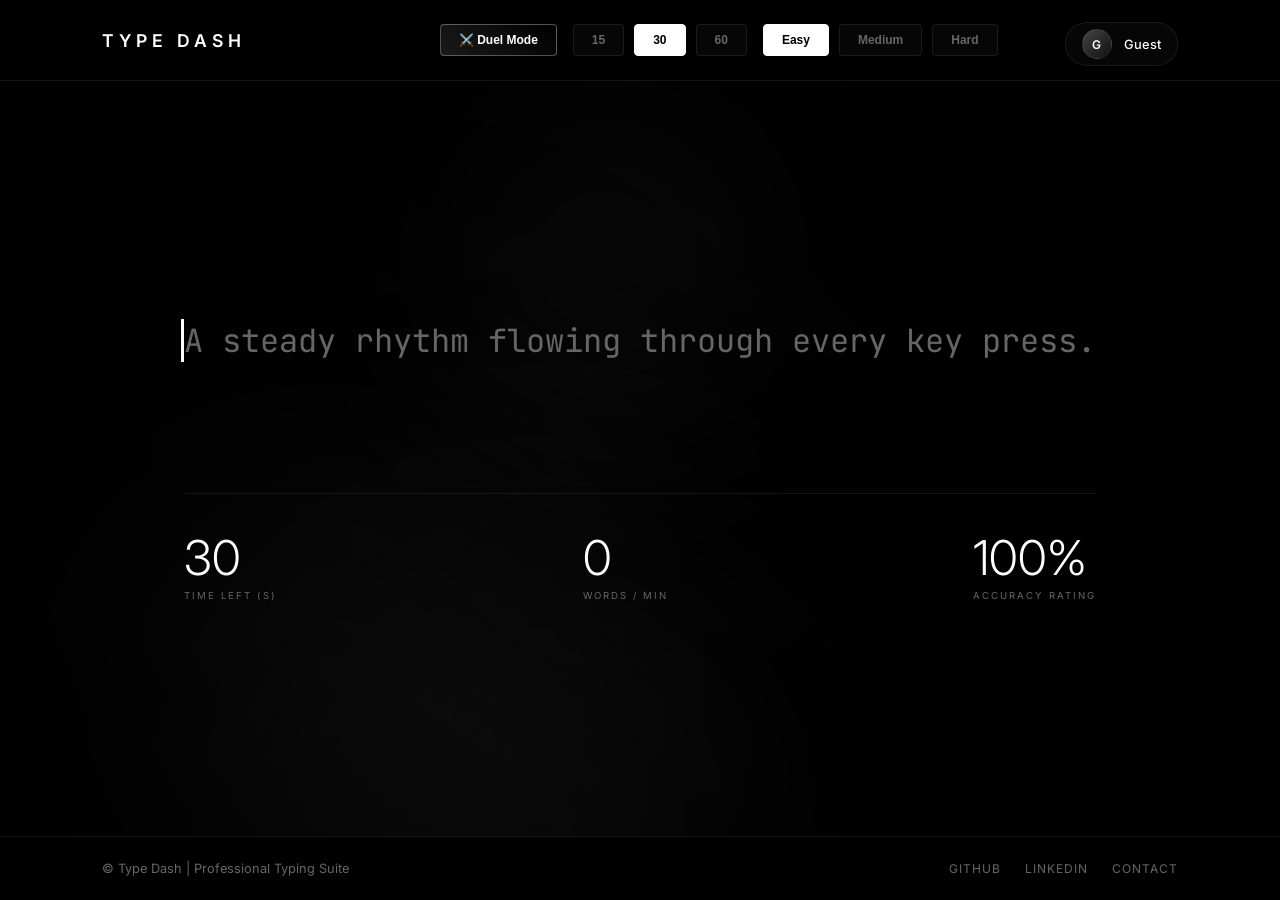
==== index.html @ 621364b9 "Add files via upload" ====
<!DOCTYPE html>
<html lang="en">
<head>
    <meta charset="UTF-8">
    <meta name="viewport" content="width=device-width, initial-scale=1.0">
    <title>Type Dash | Professional Typing Suite</title>
    <link href="https://fonts.googleapis.com/css2?family=Inter:wght@300;400;600&family=JetBrains+Mono:wght@400;700&display=swap" rel="stylesheet">
    <link rel="icon" type="image/x-icon" href="/logo.png">
    <link rel="stylesheet" href="home.css">
</head>
<body>

    <canvas id="bg-canvas"></canvas>

    <nav class="navbar">
        <div class="logo">TYPE DASH</div>
        <div class="controls">
    <div class="control-group">
        <button class="btn-toggle" onclick="window.location.href='/game/game.html'" style="border-color: rgba(255,255,255,0.3); color: #fff; background: linear-gradient(45deg, rgba(255,255,255,0.1), transparent);">
            ⚔️ Duel Mode
        </button>
    </div>
            <div class="control-group" id="time-selector">
                <button class="btn-toggle" data-val="15">15</button>
                <button class="btn-toggle active" data-val="30">30</button>
                <button class="btn-toggle" data-val="60">60</button>
            </div>
            <div class="control-group" id="mode-selector">
                <button class="btn-toggle active" data-mode="easy">Easy</button>
                <button class="btn-toggle" data-mode="medium">Medium</button>
                <button class="btn-toggle" data-mode="hard">Hard</button>
            </div>
        </div>
    </nav>

    <div class="profile-trigger" onclick="toggleProfile()">
        <div class="avatar-circle" id="nav-avatar">G</div>
        <span id="nav-username" style="font-size: 0.8rem; font-weight: 500;">Guest</span>
    </div>

    <main class="workspace">
        <div class="typing-card">
            <div id="display-text"></div>
            <input type="text" id="hidden-input" autofocus autocomplete="off">
            
            <div class="stats-footer">
                <div class="stat-item">
                    <span class="stat-val" id="timer">30</span>
                    <span class="stat-lbl">Time Left (s)</span>
                </div>
                <div class="stat-item">
                    <span class="stat-val" id="wpm">0</span>
                    <span class="stat-lbl">Words / Min</span>
                </div>
                <div class="stat-item">
                    <span class="stat-val"><span id="accuracy">100</span>%</span>
                    <span class="stat-lbl">Accuracy Rating</span>
                </div>
            </div>
        </div>
    </main>

    <footer class="site-footer">
        <div>&copy; Type Dash | Professional Typing Suite</div>
        <div class="footer-right">
            <a href="https://github.com/vanshgupta87/Type-Dash" class="footer-link">Github</a>
            <a href="https://www.linkedin.com/in/vansh-gupta-423a01361/" class="footer-link">LinkedIn</a>
            <a href="https://imvansh.vercel.app/contact/contact.html" class="footer-link">Contact</a>
        </div>
    </footer>

    <div id="results-modal">
        <div class="modal-card">
            <span class="stat-lbl">Session Metrics</span>
            <h2 id="final-wpm">0 WPM</h2>
            <p id="final-acc" style="color: #666">Accuracy: 0%</p>
            <button class="btn-main" onclick="closeModal()">Close & Restart</button>
        </div>
    </div>

    <div id="profile-overlay" onclick="if(event.target === this) toggleProfile()">
        <div class="profile-card">
            <div class="avatar-circle" style="width: 60px; height: 60px; margin: 0 auto 1rem; font-size: 1.5rem;" id="card-avatar">G</div>
            <input type="text" class="name-edit" id="username-input" value="Guest User" maxlength="15" oninput="updateName(this.value)">
            
            <div class="p-stat-row">
                <div class="p-stat-box">
                    <span class="p-stat-val" id="prof-wpm">0</span>
                    <span class="p-stat-lbl">Live WPM</span>
                </div>
                <div class="p-stat-box">
                    <span class="p-stat-val" id="prof-acc">100%</span>
                    <span class="p-stat-lbl">Live Acc</span>
                </div>
            </div>
            <p style="font-size: 0.7rem; color: #444; margin-top: 2rem; cursor: pointer;" onclick="toggleProfile()">CLICK ANYWHERE TO CLOSE</p>
        </div>
    </div>
</body>
<script src="home.js"></script>
</html>
---- home.css ----
:root {
            --bg: #000000;
            --surface: rgba(10, 10, 10, 0.6);
            --primary: #ffffff;
            --primary-dim: rgba(255, 255, 255, 0.05);
            --text-main: #ffffff;
            --text-dim: #666666;
            --error: #ff2d55;
            --border: rgba(255, 255, 255, 0.08);
            --glow: 0 0 20px rgba(255, 255, 255, 0.05);
        }

        * { box-sizing: border-box; transition: all 0.4s cubic-bezier(0.16, 1, 0.3, 1); }

        body {
            background-color: var(--bg);
            color: var(--text-main);
            font-family: 'Inter', sans-serif;
            margin: 0;
            height: 100vh;
            display: flex;
            flex-direction: column;
            overflow: hidden;
            position: relative;
        }
        #bg-canvas {
            position: fixed;
            top: 0; left: 0; width: 100%; height: 100%;
            z-index: -2;
            opacity: 0.7;
        }
        
        body::after {
            content: ''; position: fixed; inset: 0;
            background: radial-gradient(circle at center, transparent 0%, rgba(0,0,0,0.8) 100%);
            z-index: -1; pointer-events: none;
        }
        .navbar {
            display: flex;
            align-items: center;
            justify-content: space-between;
            padding: 1.5rem 8%;
            z-index: 10;
            background: linear-gradient(to bottom, rgba(0,0,0,0.9), transparent);
            border-bottom: 1px solid var(--border);
        }

        .logo {
            font-size: 1.1rem;
            font-weight: 600;
            letter-spacing: 5px;
            text-transform: uppercase;
        }

        .controls { display: flex; gap: 1rem; margin-right: 180px; }
        .control-group { display: flex; align-items: center; gap: 10px; }
        
        .btn-toggle {
            background: var(--surface);
            border: 1px solid var(--border);
            color: var(--text-dim);
            padding: 8px 18px; font-size: 0.75rem; cursor: pointer; border-radius: 4px;
            font-weight: 600;
        }
        .btn-toggle:hover { border-color: var(--primary); color: var(--primary); }
        .btn-toggle.active { background: var(--primary); color: var(--bg); border-color: var(--primary); }
        .workspace {
            flex: 1;
            display: flex;
            flex-direction: column;
            justify-content: center; 
            align-items: center;
            padding: 2rem 10%;
        }
         #display-text {
            font-family: 'JetBrains Mono', monospace;
            font-size: 2rem;
            line-height: 1.5;
            color: var(--text-dim);
            text-align: left;
            margin-bottom: 3.5rem;
            min-height: 120px; 
        }

        .char { position: relative; }
        .char.correct { color: var(--text-main); }
        .char.incorrect { color: var(--error); border-bottom: 2px solid var(--error); }
        .char.current { border-left: 3px solid var(--primary); margin-left: -3px; animation: caret 0.8s infinite; }
        @keyframes caret { 50% { border-color: transparent; } }
        .stats-footer {
            display: flex;
            justify-content: space-between;
            padding-top: 2.5rem;
            border-top: 1px solid var(--border);
        }

        .stat-item { display: flex; flex-direction: column; text-align: left;}
        .stat-val { font-size: 3rem; font-weight: 300; color: var(--primary); line-height: 1; }
        .stat-lbl { font-size: 0.6rem; color: var(--text-dim); text-transform: uppercase; letter-spacing: 2px; margin-top: 8px;}
        .site-footer {
            padding: 1.5rem 8%;
            border-top: 1px solid var(--border);
            display: flex;
            justify-content: space-between;
            align-items: center;
            background: rgba(0,0,0,0.8);
            font-size: 0.8rem;
            color: var(--text-dim);
        }

        .footer-right { display: flex; gap: 1.5rem; }
        .footer-link { color: var(--text-dim); text-decoration: none; text-transform: uppercase; letter-spacing: 1px; font-size: 0.75rem;}
        .footer-link:hover { color: var(--primary); }

        input#hidden-input { position: absolute; opacity: 0; pointer-events: none; }
        #results-modal {
            position: fixed; inset: 0; background: rgba(0,0,0,0.95);
            display: none; justify-content: center; align-items: center; z-index: 100;
        }
        .modal-card { 
            text-align: center; border: 1px solid var(--border); padding: 5rem; border-radius: 8px; 
            background: #050505; box-shadow: 0 0 50px rgba(255,255,255,0.03);
        }
        .modal-card h2 { font-size: 4rem; margin: 1rem 0; font-weight: 300;}
        .btn-main { background: #fff; color: #000; border: none; padding: 1rem 3rem; cursor: pointer; font-weight: 600; text-transform: uppercase; border-radius: 4px;}
        .profile-trigger {
            position: fixed; top: 1.4rem; right: 8%; z-index: 100;
            cursor: pointer; display: flex; align-items: center; gap: 12px;
            padding: 6px 16px; border-radius: 50px; background: var(--surface);
            border: 1px solid var(--border);
        }
        .profile-trigger:hover { border-color: var(--primary); background: rgba(255,255,255,0.05); }
        .avatar-circle {
            width: 30px; height: 30px; background: linear-gradient(135deg, #444, #111);
            border-radius: 50%; display: flex; align-items: center; justify-content: center;
            font-size: 0.75rem; font-weight: 600; border: 1px solid var(--border);
        }
        #profile-overlay {
            position: fixed; inset: 0; background: rgba(0,0,0,0.6);
            backdrop-filter: blur(12px); display: none; justify-content: center;
            align-items: center; z-index: 200;
        }
        .profile-card {
            background: rgba(15, 15, 15, 0.8); border: 1px solid var(--border);
            padding: 3rem; border-radius: 20px; width: 360px; text-align: center;
        }
        .profile-card input.name-edit {
            background: transparent; border: none; border-bottom: 1px solid var(--border);
            color: white; text-align: center; font-size: 1.4rem; font-family: 'Inter';
            margin-bottom: 2rem; outline: none; width: 100%; display: block;
        }
        .p-stat-row { display: grid; grid-template-columns: 1fr 1fr; gap: 15px; }
        .p-stat-box { background: rgba(255,255,255,0.03); padding: 15px; border-radius: 10px; border: 1px solid var(--border); }
        .p-stat-val { display: block; font-size: 1.2rem; font-weight: 600; color: var(--primary); }
        .p-stat-lbl { font-size: 0.6rem; color: var(--text-dim); text-transform: uppercase; letter-spacing: 1px; }
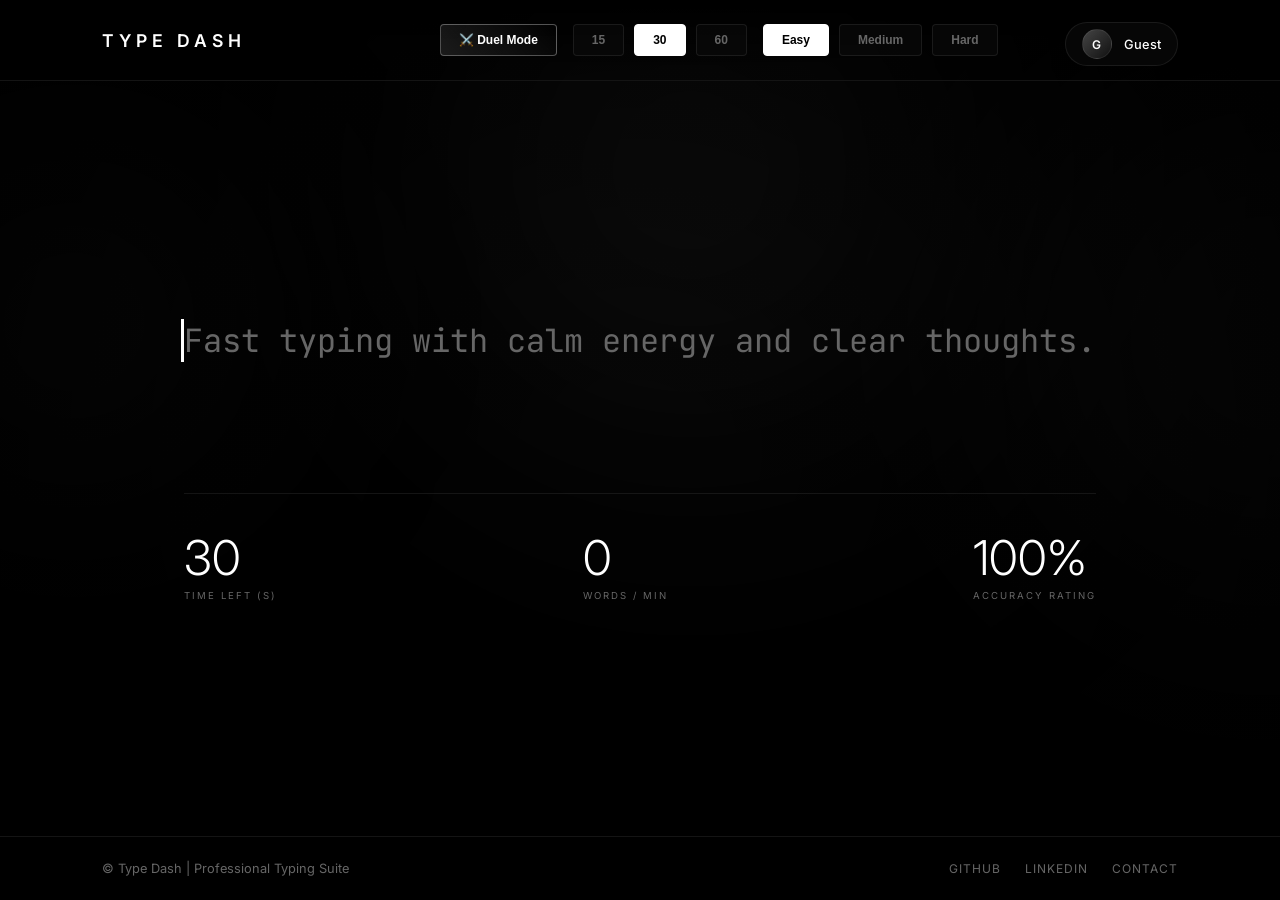
==== commit ff7d3478: "Fix HTML encoding issues in index.html" ====
--- a/index.html
+++ b/index.html
@@ -63,7 +63,7 @@
     <footer class="site-footer">
         <div>&copy; Type Dash | Professional Typing Suite</div>
         <div class="footer-right">
-            <a href="https://github.com/vanshgupta87/Type-Dash" class="footer-link">Github</a>
+            <a href="https://github.com/vanshgupta87/TypeDash" class="footer-link">Github</a>
             <a href="https://www.linkedin.com/in/vansh-gupta-423a01361/" class="footer-link">LinkedIn</a>
             <a href="https://imvansh.vercel.app/contact/contact.html" class="footer-link">Contact</a>
         </div>
@@ -98,4 +98,5 @@
     </div>
 </body>
 <script src="home.js"></script>
-</html>+
+</html>
